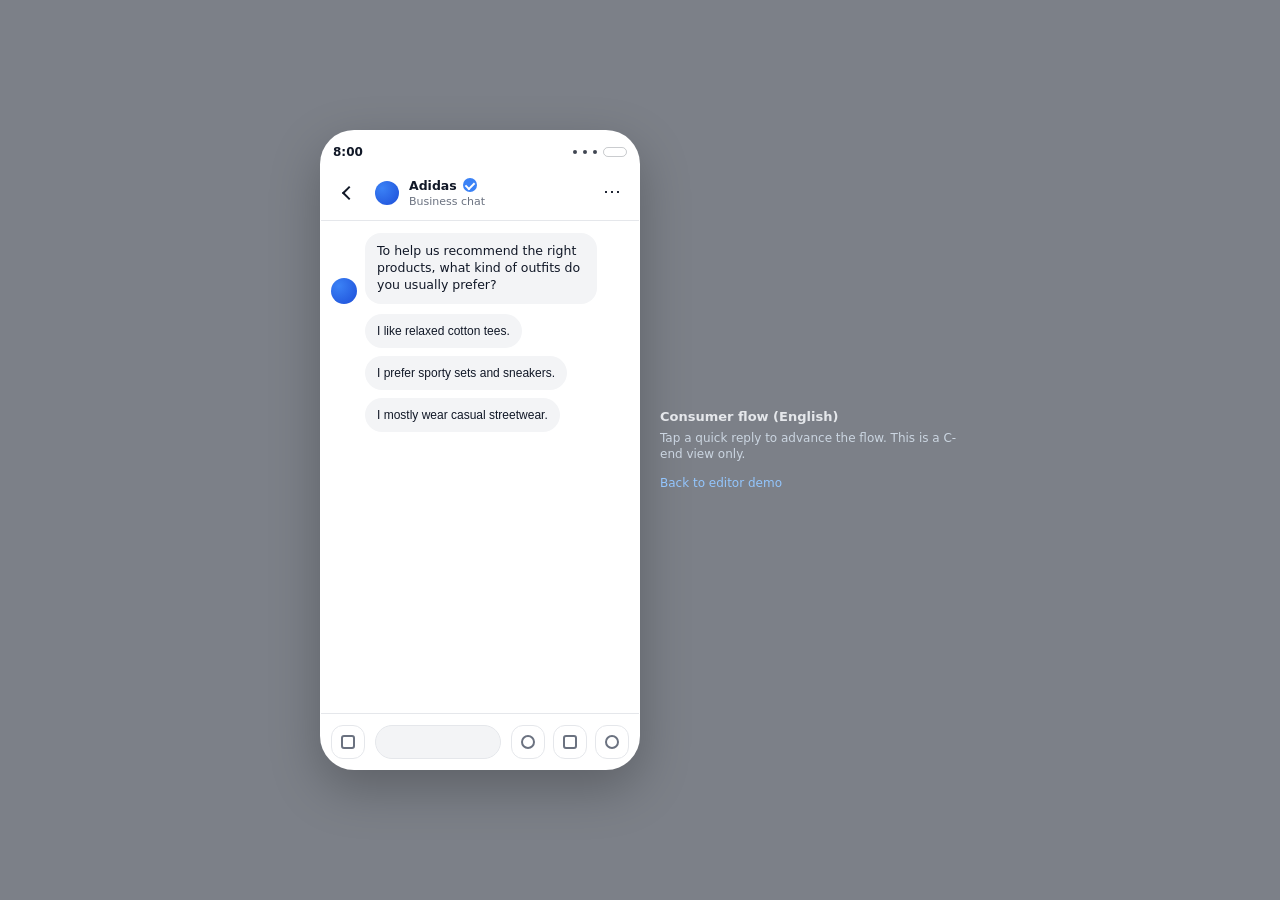
==== docs/consumer/index.html @ 3b5b39d5 "Add consumer flow demo" ====
<!doctype html>
<html lang="en">
  <head>
    <meta charset="UTF-8" />
    <meta name="viewport" content="width=device-width, initial-scale=1.0" />
    <title>Consumer Chat Flow Demo</title>
    <link rel="icon" href="data:," />
    <link rel="stylesheet" href="./styles.css" />
  </head>
  <body>
    <div class="stage">
      <div class="phone" role="application" aria-label="Chat demo">
        <div class="phone__status">
          <div class="status__time">8:00</div>
          <div class="status__icons" aria-hidden="true">
            <span class="status__dot"></span>
            <span class="status__dot"></span>
            <span class="status__dot"></span>
            <span class="status__pill"></span>
          </div>
        </div>

        <div class="phone__top">
          <button class="top__btn" type="button" aria-label="Back">
            <span class="iconBack" aria-hidden="true"></span>
          </button>
          <div class="top__title">
            <div class="brand">
              <div class="brand__logo" aria-hidden="true"></div>
              <div class="brand__meta">
                <div class="brand__name">
                  Adidas
                  <span class="badgeVerified" aria-hidden="true"></span>
                </div>
                <div class="brand__sub">Business chat</div>
              </div>
            </div>
          </div>
          <button class="top__btn" type="button" aria-label="More">
            <span class="iconDots" aria-hidden="true">⋯</span>
          </button>
        </div>

        <div id="chat" class="chat" aria-label="Conversation"></div>

        <div class="composer" aria-label="Composer">
          <button class="composer__btn" type="button" aria-label="Camera">
            <span class="iconCam" aria-hidden="true"></span>
          </button>
          <div class="composer__input" aria-hidden="true"></div>
          <div class="composer__right">
            <button class="composer__btn" type="button" aria-label="Emoji">
              <span class="iconSmile" aria-hidden="true"></span>
            </button>
            <button class="composer__btn" type="button" aria-label="Gallery">
              <span class="iconPic" aria-hidden="true"></span>
            </button>
            <button class="composer__btn" type="button" aria-label="Mic">
              <span class="iconMic" aria-hidden="true"></span>
            </button>
          </div>
        </div>
      </div>

      <div class="hint">
        <div class="hint__title">Consumer flow (English)</div>
        <div class="hint__text">Tap a quick reply to advance the flow. This is a C-end view only.</div>
        <a class="hint__link" href="../index.html">Back to editor demo</a>
      </div>
    </div>

    <script type="module" src="./app.js"></script>
  </body>
</html>
---- docs/consumer/styles.css ----
:root{
  --bg:#0b0f19;
  --overlay:rgba(17,24,39,.55);
  --panel:#ffffff;
  --text:#111827;
  --muted:#6b7280;
  --border:#e5e7eb;
  --bubble:#f3f4f6;
  --bubble2:#e5e7eb;
  --brand:#0ea5a4;
  --user:#2563eb;
  --shadow:0 18px 50px rgba(0,0,0,.25);
  --sans: ui-sans-serif, system-ui, -apple-system, Segoe UI, Roboto, Helvetica, Arial, "Apple Color Emoji", "Segoe UI Emoji";
}

*{box-sizing:border-box}
html,body{height:100%}
body{
  margin:0;
  background:var(--overlay);
  font-family:var(--sans);
  color:var(--text);
  display:flex;
  align-items:center;
  justify-content:center;
  padding:24px;
}

.stage{
  display:flex;
  align-items:center;
  gap:20px;
}

.hint{
  width:300px;
  color:#e5e7eb;
}
.hint__title{
  font-size:13px;
  font-weight:650;
  margin-bottom:6px;
}
.hint__text{
  font-size:12px;
  line-height:1.35;
  color:#cbd5e1;
  margin-bottom:10px;
}
.hint__link{
  font-size:12px;
  color:#93c5fd;
  text-decoration:none;
}
.hint__link:hover{text-decoration:underline}

.phone{
  width:320px;
  height:640px;
  background:#ffffff;
  border-radius:34px;
  box-shadow:var(--shadow);
  overflow:hidden;
  border:1px solid rgba(255,255,255,.08);
  display:flex;
  flex-direction:column;
}

.phone__status{
  height:34px;
  padding:8px 12px 0;
  display:flex;
  align-items:center;
  justify-content:space-between;
  color:#111827;
}
.status__time{font-size:12px; font-weight:650}
.status__icons{display:flex; gap:6px; align-items:center}
.status__dot{width:4px; height:4px; border-radius:999px; background:#111827; opacity:.8}
.status__pill{width:24px; height:10px; border-radius:999px; border:1px solid rgba(17,24,39,.22)}

.phone__top{
  height:56px;
  border-bottom:1px solid var(--border);
  display:flex;
  align-items:center;
  padding:10px 10px;
  gap:10px;
}
.top__btn{
  width:34px;
  height:34px;
  border-radius:12px;
  border:1px solid transparent;
  background:transparent;
  cursor:pointer;
  display:flex;
  align-items:center;
  justify-content:center;
  color:#111827;
}
.top__btn:hover{background:rgba(17,24,39,.05)}
.iconBack{
  width:10px;
  height:10px;
  border-left:2px solid #111827;
  border-bottom:2px solid #111827;
  transform:rotate(45deg);
  margin-left:2px;
}
.iconDots{
  font-size:18px;
  line-height:0;
  transform:translateY(-2px);
  color:#111827;
}
.top__title{flex:1; min-width:0}
.brand{display:flex; align-items:center; gap:10px}
.brand__logo{
  width:24px;
  height:24px;
  border-radius:999px;
  background:radial-gradient(circle at 30% 30%, #3b82f6, #1d4ed8);
}
.brand__meta{display:flex; flex-direction:column; gap:2px; min-width:0}
.brand__name{font-size:12.5px; font-weight:700; display:flex; align-items:center; gap:6px}
.brand__sub{font-size:11px; color:var(--muted)}
.badgeVerified{
  width:14px;
  height:14px;
  border-radius:999px;
  background:#3b82f6;
  position:relative;
}
.badgeVerified:after{
  content:"";
  position:absolute;
  left:50%;
  top:52%;
  width:7px;
  height:4px;
  border-left:2px solid #ffffff;
  border-bottom:2px solid #ffffff;
  transform:translate(-50%,-50%) rotate(-45deg);
}

.chat{
  flex:1;
  padding:12px 10px;
  display:flex;
  flex-direction:column;
  gap:10px;
  overflow:auto;
  min-height:0;
}

.row{display:flex; gap:8px; align-items:flex-end}
.row--left{justify-content:flex-start}
.row--right{justify-content:flex-end}
.avatar{
  width:26px;
  height:26px;
  border-radius:999px;
  background:radial-gradient(circle at 30% 30%, #3b82f6, #1d4ed8);
  flex:0 0 auto;
}
.bubble{
  max-width:78%;
  padding:10px 12px;
  border-radius:16px;
  background:var(--bubble);
  font-size:12.5px;
  line-height:1.35;
  color:#111827;
  white-space:pre-wrap;
}
.bubble--user{
  background:var(--user);
  color:#ffffff;
  border-radius:16px;
}

.quickReplies{
  margin-left:34px;
  display:flex;
  flex-direction:column;
  gap:8px;
}
.reply{
  border:0;
  background:var(--bubble);
  color:#111827;
  border-radius:999px;
  padding:10px 12px;
  font-size:12px;
  cursor:pointer;
  text-align:left;
  width:fit-content;
  max-width:84%;
}
.reply:hover{background:var(--bubble2)}
.reply:disabled{opacity:.6; cursor:not-allowed}

.composer{
  height:56px;
  border-top:1px solid var(--border);
  padding:10px 10px;
  display:flex;
  align-items:center;
  gap:10px;
  background:#ffffff;
}
.composer__btn{
  width:34px;
  height:34px;
  border-radius:12px;
  border:1px solid var(--border);
  background:#ffffff;
  cursor:pointer;
  display:flex;
  align-items:center;
  justify-content:center;
  color:#6b7280;
}
.composer__btn:hover{background:#f9fafb}
.composer__input{
  flex:1;
  height:34px;
  border-radius:999px;
  background:#f3f4f6;
  border:1px solid var(--border);
}
.composer__right{display:flex; gap:8px}
.iconCam,.iconPic,.iconMic,.iconSmile{
  width:14px;
  height:14px;
  display:inline-block;
  position:relative;
}
.iconCam{
  border:2px solid #6b7280;
  border-radius:3px;
}
.iconSmile{
  border:2px solid #6b7280;
  border-radius:999px;
}
.iconPic{
  border:2px solid #6b7280;
  border-radius:3px;
}
.iconMic{
  border:2px solid #6b7280;
  border-radius:7px;
}

@media (max-width: 860px){
  .stage{flex-direction:column}
  .hint{width:320px}
}
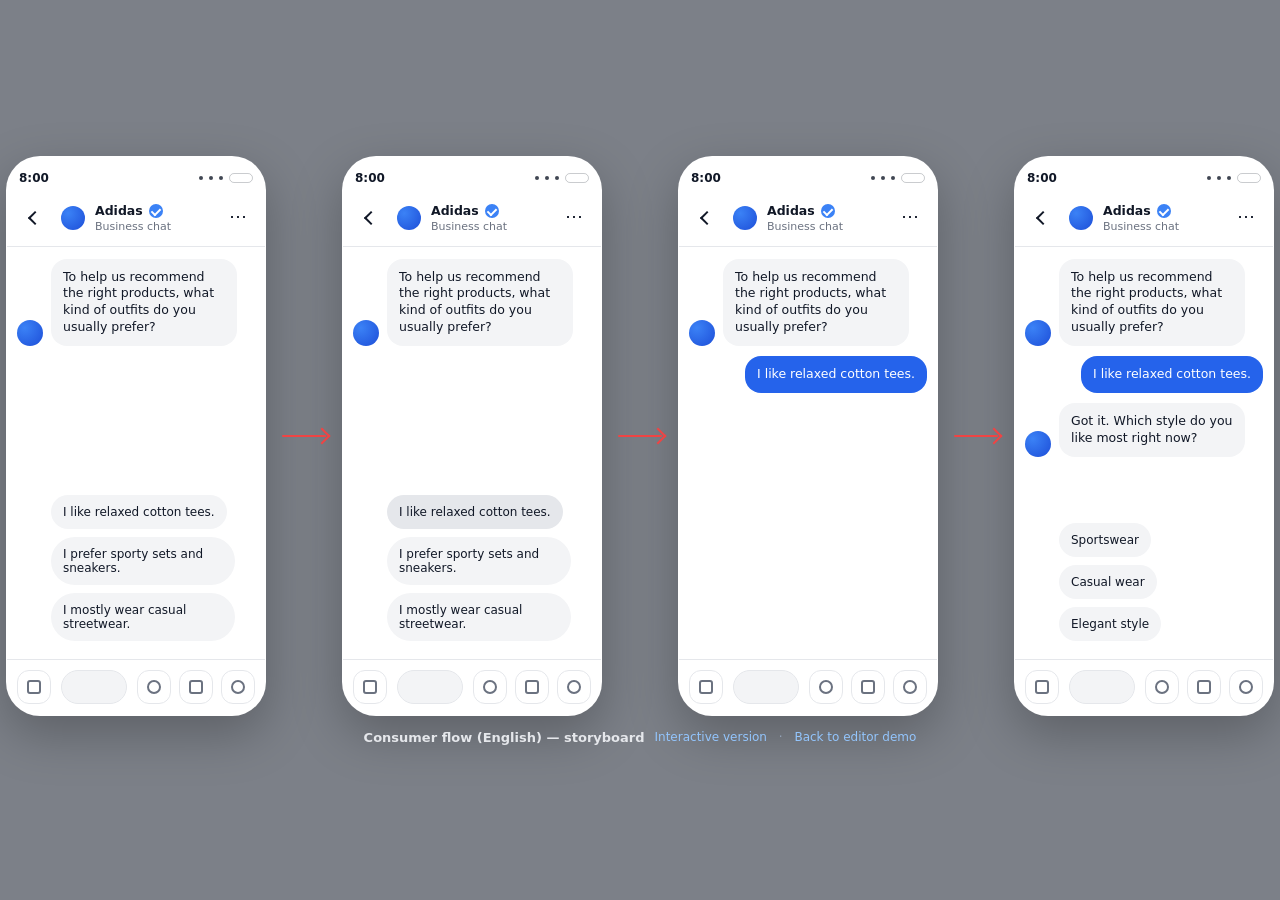
==== commit 6bbf5316: "Make consumer demo match storyboard" ====
--- a/docs/consumer/index.html
+++ b/docs/consumer/index.html
@@ -3,72 +3,236 @@
   <head>
     <meta charset="UTF-8" />
     <meta name="viewport" content="width=device-width, initial-scale=1.0" />
-    <title>Consumer Chat Flow Demo</title>
+    <title>Consumer Flow Storyboard</title>
     <link rel="icon" href="data:," />
-    <link rel="stylesheet" href="./styles.css" />
+    <link rel="stylesheet" href="./strip.css" />
   </head>
   <body>
-    <div class="stage">
-      <div class="phone" role="application" aria-label="Chat demo">
-        <div class="phone__status">
-          <div class="status__time">8:00</div>
-          <div class="status__icons" aria-hidden="true">
-            <span class="status__dot"></span>
-            <span class="status__dot"></span>
-            <span class="status__dot"></span>
-            <span class="status__pill"></span>
-          </div>
-        </div>
-
-        <div class="phone__top">
-          <button class="top__btn" type="button" aria-label="Back">
-            <span class="iconBack" aria-hidden="true"></span>
-          </button>
-          <div class="top__title">
-            <div class="brand">
-              <div class="brand__logo" aria-hidden="true"></div>
-              <div class="brand__meta">
-                <div class="brand__name">
-                  Adidas
-                  <span class="badgeVerified" aria-hidden="true"></span>
-                </div>
-                <div class="brand__sub">Business chat</div>
-              </div>
-            </div>
-          </div>
-          <button class="top__btn" type="button" aria-label="More">
-            <span class="iconDots" aria-hidden="true">⋯</span>
-          </button>
-        </div>
-
-        <div id="chat" class="chat" aria-label="Conversation"></div>
-
-        <div class="composer" aria-label="Composer">
-          <button class="composer__btn" type="button" aria-label="Camera">
-            <span class="iconCam" aria-hidden="true"></span>
-          </button>
-          <div class="composer__input" aria-hidden="true"></div>
-          <div class="composer__right">
-            <button class="composer__btn" type="button" aria-label="Emoji">
-              <span class="iconSmile" aria-hidden="true"></span>
-            </button>
-            <button class="composer__btn" type="button" aria-label="Gallery">
-              <span class="iconPic" aria-hidden="true"></span>
-            </button>
-            <button class="composer__btn" type="button" aria-label="Mic">
-              <span class="iconMic" aria-hidden="true"></span>
-            </button>
+    <div class="story">
+      <div class="story__row" aria-label="Storyboard">
+        <div class="phone" aria-label="Step 1">
+          <div class="phone__status">
+            <div class="status__time">8:00</div>
+            <div class="status__icons" aria-hidden="true">
+              <span class="status__dot"></span>
+              <span class="status__dot"></span>
+              <span class="status__dot"></span>
+              <span class="status__pill"></span>
+            </div>
+          </div>
+          <div class="phone__top">
+            <button class="top__btn" type="button" aria-label="Back"><span class="iconBack" aria-hidden="true"></span></button>
+            <div class="top__title">
+              <div class="brand">
+                <div class="brand__logo" aria-hidden="true"></div>
+                <div class="brand__meta">
+                  <div class="brand__name">Adidas <span class="badgeVerified" aria-hidden="true"></span></div>
+                  <div class="brand__sub">Business chat</div>
+                </div>
+              </div>
+            </div>
+            <button class="top__btn" type="button" aria-label="More"><span class="iconDots" aria-hidden="true">⋯</span></button>
+          </div>
+          <div class="chat">
+            <div class="chat__top">
+              <div class="row row--left">
+                <div class="avatar" aria-hidden="true"></div>
+                <div class="bubble">
+                  To help us recommend the right products, what kind of outfits do you usually prefer?
+                </div>
+              </div>
+            </div>
+            <div class="chat__bottom">
+              <div class="quickReplies" aria-label="Quick replies">
+                <div class="reply">I like relaxed cotton tees.</div>
+                <div class="reply">I prefer sporty sets and sneakers.</div>
+                <div class="reply">I mostly wear casual streetwear.</div>
+              </div>
+            </div>
+          </div>
+          <div class="composer" aria-label="Composer">
+            <button class="composer__btn" type="button" aria-label="Camera"><span class="iconCam" aria-hidden="true"></span></button>
+            <div class="composer__input" aria-hidden="true"></div>
+            <div class="composer__right">
+              <button class="composer__btn" type="button" aria-label="Emoji"><span class="iconSmile" aria-hidden="true"></span></button>
+              <button class="composer__btn" type="button" aria-label="Gallery"><span class="iconPic" aria-hidden="true"></span></button>
+              <button class="composer__btn" type="button" aria-label="Mic"><span class="iconMic" aria-hidden="true"></span></button>
+            </div>
+          </div>
+        </div>
+
+        <div class="arrow" aria-hidden="true"></div>
+
+        <div class="phone" aria-label="Step 2">
+          <div class="phone__status">
+            <div class="status__time">8:00</div>
+            <div class="status__icons" aria-hidden="true">
+              <span class="status__dot"></span>
+              <span class="status__dot"></span>
+              <span class="status__dot"></span>
+              <span class="status__pill"></span>
+            </div>
+          </div>
+          <div class="phone__top">
+            <button class="top__btn" type="button" aria-label="Back"><span class="iconBack" aria-hidden="true"></span></button>
+            <div class="top__title">
+              <div class="brand">
+                <div class="brand__logo" aria-hidden="true"></div>
+                <div class="brand__meta">
+                  <div class="brand__name">Adidas <span class="badgeVerified" aria-hidden="true"></span></div>
+                  <div class="brand__sub">Business chat</div>
+                </div>
+              </div>
+            </div>
+            <button class="top__btn" type="button" aria-label="More"><span class="iconDots" aria-hidden="true">⋯</span></button>
+          </div>
+          <div class="chat">
+            <div class="chat__top">
+              <div class="row row--left">
+                <div class="avatar" aria-hidden="true"></div>
+                <div class="bubble">
+                  To help us recommend the right products, what kind of outfits do you usually prefer?
+                </div>
+              </div>
+            </div>
+            <div class="chat__bottom">
+              <div class="quickReplies" aria-label="Quick replies">
+                <div class="reply reply--pressed">I like relaxed cotton tees.</div>
+                <div class="reply">I prefer sporty sets and sneakers.</div>
+                <div class="reply">I mostly wear casual streetwear.</div>
+              </div>
+            </div>
+          </div>
+          <div class="composer" aria-label="Composer">
+            <button class="composer__btn" type="button" aria-label="Camera"><span class="iconCam" aria-hidden="true"></span></button>
+            <div class="composer__input" aria-hidden="true"></div>
+            <div class="composer__right">
+              <button class="composer__btn" type="button" aria-label="Emoji"><span class="iconSmile" aria-hidden="true"></span></button>
+              <button class="composer__btn" type="button" aria-label="Gallery"><span class="iconPic" aria-hidden="true"></span></button>
+              <button class="composer__btn" type="button" aria-label="Mic"><span class="iconMic" aria-hidden="true"></span></button>
+            </div>
+          </div>
+        </div>
+
+        <div class="arrow" aria-hidden="true"></div>
+
+        <div class="phone" aria-label="Step 3">
+          <div class="phone__status">
+            <div class="status__time">8:00</div>
+            <div class="status__icons" aria-hidden="true">
+              <span class="status__dot"></span>
+              <span class="status__dot"></span>
+              <span class="status__dot"></span>
+              <span class="status__pill"></span>
+            </div>
+          </div>
+          <div class="phone__top">
+            <button class="top__btn" type="button" aria-label="Back"><span class="iconBack" aria-hidden="true"></span></button>
+            <div class="top__title">
+              <div class="brand">
+                <div class="brand__logo" aria-hidden="true"></div>
+                <div class="brand__meta">
+                  <div class="brand__name">Adidas <span class="badgeVerified" aria-hidden="true"></span></div>
+                  <div class="brand__sub">Business chat</div>
+                </div>
+              </div>
+            </div>
+            <button class="top__btn" type="button" aria-label="More"><span class="iconDots" aria-hidden="true">⋯</span></button>
+          </div>
+          <div class="chat">
+            <div class="chat__top">
+              <div class="row row--left">
+                <div class="avatar" aria-hidden="true"></div>
+                <div class="bubble">
+                  To help us recommend the right products, what kind of outfits do you usually prefer?
+                </div>
+              </div>
+              <div class="row row--right">
+                <div class="bubble bubble--user">I like relaxed cotton tees.</div>
+              </div>
+            </div>
+            <div class="chat__bottom"></div>
+          </div>
+          <div class="composer" aria-label="Composer">
+            <button class="composer__btn" type="button" aria-label="Camera"><span class="iconCam" aria-hidden="true"></span></button>
+            <div class="composer__input" aria-hidden="true"></div>
+            <div class="composer__right">
+              <button class="composer__btn" type="button" aria-label="Emoji"><span class="iconSmile" aria-hidden="true"></span></button>
+              <button class="composer__btn" type="button" aria-label="Gallery"><span class="iconPic" aria-hidden="true"></span></button>
+              <button class="composer__btn" type="button" aria-label="Mic"><span class="iconMic" aria-hidden="true"></span></button>
+            </div>
+          </div>
+        </div>
+
+        <div class="arrow" aria-hidden="true"></div>
+
+        <div class="phone" aria-label="Step 4">
+          <div class="phone__status">
+            <div class="status__time">8:00</div>
+            <div class="status__icons" aria-hidden="true">
+              <span class="status__dot"></span>
+              <span class="status__dot"></span>
+              <span class="status__dot"></span>
+              <span class="status__pill"></span>
+            </div>
+          </div>
+          <div class="phone__top">
+            <button class="top__btn" type="button" aria-label="Back"><span class="iconBack" aria-hidden="true"></span></button>
+            <div class="top__title">
+              <div class="brand">
+                <div class="brand__logo" aria-hidden="true"></div>
+                <div class="brand__meta">
+                  <div class="brand__name">Adidas <span class="badgeVerified" aria-hidden="true"></span></div>
+                  <div class="brand__sub">Business chat</div>
+                </div>
+              </div>
+            </div>
+            <button class="top__btn" type="button" aria-label="More"><span class="iconDots" aria-hidden="true">⋯</span></button>
+          </div>
+          <div class="chat">
+            <div class="chat__top">
+              <div class="row row--left">
+                <div class="avatar" aria-hidden="true"></div>
+                <div class="bubble">
+                  To help us recommend the right products, what kind of outfits do you usually prefer?
+                </div>
+              </div>
+              <div class="row row--right">
+                <div class="bubble bubble--user">I like relaxed cotton tees.</div>
+              </div>
+              <div class="row row--left">
+                <div class="avatar" aria-hidden="true"></div>
+                <div class="bubble">Got it. Which style do you like most right now?</div>
+              </div>
+            </div>
+            <div class="chat__bottom">
+              <div class="quickReplies" aria-label="Quick replies">
+                <div class="reply">Sportswear</div>
+                <div class="reply">Casual wear</div>
+                <div class="reply">Elegant style</div>
+              </div>
+            </div>
+          </div>
+          <div class="composer" aria-label="Composer">
+            <button class="composer__btn" type="button" aria-label="Camera"><span class="iconCam" aria-hidden="true"></span></button>
+            <div class="composer__input" aria-hidden="true"></div>
+            <div class="composer__right">
+              <button class="composer__btn" type="button" aria-label="Emoji"><span class="iconSmile" aria-hidden="true"></span></button>
+              <button class="composer__btn" type="button" aria-label="Gallery"><span class="iconPic" aria-hidden="true"></span></button>
+              <button class="composer__btn" type="button" aria-label="Mic"><span class="iconMic" aria-hidden="true"></span></button>
+            </div>
           </div>
         </div>
       </div>
 
-      <div class="hint">
-        <div class="hint__title">Consumer flow (English)</div>
-        <div class="hint__text">Tap a quick reply to advance the flow. This is a C-end view only.</div>
-        <a class="hint__link" href="../index.html">Back to editor demo</a>
+      <div class="story__meta">
+        <div class="meta__title">Consumer flow (English) — storyboard</div>
+        <div class="meta__links">
+          <a class="meta__link" href="./interactive.html">Interactive version</a>
+          <span class="meta__sep">·</span>
+          <a class="meta__link" href="../index.html">Back to editor demo</a>
+        </div>
       </div>
     </div>
-
-    <script type="module" src="./app.js"></script>
   </body>
 </html>
--- a/docs/consumer/strip.css
+++ b/docs/consumer/strip.css
@@ -0,0 +1,254 @@
+:root{
+  --overlay:rgba(17,24,39,.55);
+  --text:#111827;
+  --muted:#6b7280;
+  --border:#e5e7eb;
+  --bubble:#f3f4f6;
+  --bubble2:#e5e7eb;
+  --user:#2563eb;
+  --shadow:0 18px 50px rgba(0,0,0,.25);
+  --arrow:#ef4444;
+  --sans: ui-sans-serif, system-ui, -apple-system, Segoe UI, Roboto, Helvetica, Arial, "Apple Color Emoji", "Segoe UI Emoji";
+}
+
+*{box-sizing:border-box}
+html,body{height:100%}
+body{
+  margin:0;
+  background:var(--overlay);
+  font-family:var(--sans);
+  color:var(--text);
+  display:flex;
+  align-items:center;
+  justify-content:center;
+  padding:24px;
+}
+
+.story{
+  display:flex;
+  flex-direction:column;
+  gap:14px;
+}
+.story__row{
+  display:flex;
+  align-items:center;
+  gap:16px;
+}
+.arrow{
+  width:44px;
+  height:2px;
+  background:var(--arrow);
+  position:relative;
+  border-radius:2px;
+}
+.arrow:after{
+  content:"";
+  position:absolute;
+  right:-2px;
+  top:50%;
+  width:10px;
+  height:10px;
+  border-right:2px solid var(--arrow);
+  border-bottom:2px solid var(--arrow);
+  transform:translateY(-50%) rotate(-45deg);
+}
+
+.story__meta{
+  display:flex;
+  justify-content:center;
+  color:#e5e7eb;
+}
+.meta__title{font-size:13px; font-weight:650; color:#e5e7eb}
+.meta__links{margin-left:10px; font-size:12px; color:#cbd5e1}
+.meta__link{color:#93c5fd; text-decoration:none}
+.meta__link:hover{text-decoration:underline}
+.meta__sep{margin:0 8px; color:#94a3b8}
+
+.phone{
+  width:260px;
+  height:560px;
+  background:#ffffff;
+  border-radius:34px;
+  box-shadow:var(--shadow);
+  overflow:hidden;
+  border:1px solid rgba(255,255,255,.08);
+  display:flex;
+  flex-direction:column;
+}
+
+.phone__status{
+  height:34px;
+  padding:8px 12px 0;
+  display:flex;
+  align-items:center;
+  justify-content:space-between;
+  color:#111827;
+}
+.status__time{font-size:12px; font-weight:650}
+.status__icons{display:flex; gap:6px; align-items:center}
+.status__dot{width:4px; height:4px; border-radius:999px; background:#111827; opacity:.8}
+.status__pill{width:24px; height:10px; border-radius:999px; border:1px solid rgba(17,24,39,.22)}
+
+.phone__top{
+  height:56px;
+  border-bottom:1px solid var(--border);
+  display:flex;
+  align-items:center;
+  padding:10px 10px;
+  gap:10px;
+}
+.top__btn{
+  width:34px;
+  height:34px;
+  border-radius:12px;
+  border:1px solid transparent;
+  background:transparent;
+  cursor:pointer;
+  display:flex;
+  align-items:center;
+  justify-content:center;
+  color:#111827;
+}
+.iconBack{
+  width:10px;
+  height:10px;
+  border-left:2px solid #111827;
+  border-bottom:2px solid #111827;
+  transform:rotate(45deg);
+  margin-left:2px;
+}
+.iconDots{
+  font-size:18px;
+  line-height:0;
+  transform:translateY(-2px);
+  color:#111827;
+}
+.top__title{flex:1; min-width:0}
+.brand{display:flex; align-items:center; gap:10px}
+.brand__logo{
+  width:24px;
+  height:24px;
+  border-radius:999px;
+  background:radial-gradient(circle at 30% 30%, #3b82f6, #1d4ed8);
+}
+.brand__meta{display:flex; flex-direction:column; gap:2px; min-width:0}
+.brand__name{font-size:12.5px; font-weight:700; display:flex; align-items:center; gap:6px}
+.brand__sub{font-size:11px; color:var(--muted)}
+.badgeVerified{
+  width:14px;
+  height:14px;
+  border-radius:999px;
+  background:#3b82f6;
+  position:relative;
+}
+.badgeVerified:after{
+  content:"";
+  position:absolute;
+  left:50%;
+  top:52%;
+  width:7px;
+  height:4px;
+  border-left:2px solid #ffffff;
+  border-bottom:2px solid #ffffff;
+  transform:translate(-50%,-50%) rotate(-45deg);
+}
+
+.chat{
+  flex:1;
+  padding:12px 10px;
+  display:flex;
+  flex-direction:column;
+  gap:10px;
+  min-height:0;
+}
+.chat__top{display:flex; flex-direction:column; gap:10px}
+.chat__bottom{margin-top:auto}
+
+.row{display:flex; gap:8px; align-items:flex-end}
+.row--left{justify-content:flex-start}
+.row--right{justify-content:flex-end}
+.avatar{
+  width:26px;
+  height:26px;
+  border-radius:999px;
+  background:radial-gradient(circle at 30% 30%, #3b82f6, #1d4ed8);
+  flex:0 0 auto;
+}
+.bubble{
+  max-width:78%;
+  padding:10px 12px;
+  border-radius:16px;
+  background:var(--bubble);
+  font-size:12.5px;
+  line-height:1.35;
+  color:#111827;
+}
+.bubble--user{
+  background:var(--user);
+  color:#ffffff;
+}
+
+.quickReplies{
+  margin-left:34px;
+  display:flex;
+  flex-direction:column;
+  gap:8px;
+  padding-bottom:6px;
+}
+.reply{
+  background:var(--bubble);
+  color:#111827;
+  border-radius:999px;
+  padding:10px 12px;
+  font-size:12px;
+  width:fit-content;
+  max-width:90%;
+}
+.reply--pressed{
+  background:#e5e7eb;
+}
+
+.composer{
+  height:56px;
+  border-top:1px solid var(--border);
+  padding:10px 10px;
+  display:flex;
+  align-items:center;
+  gap:10px;
+  background:#ffffff;
+}
+.composer__btn{
+  width:34px;
+  height:34px;
+  border-radius:12px;
+  border:1px solid var(--border);
+  background:#ffffff;
+  display:flex;
+  align-items:center;
+  justify-content:center;
+  color:#6b7280;
+}
+.composer__input{
+  flex:1;
+  height:34px;
+  border-radius:999px;
+  background:#f3f4f6;
+  border:1px solid var(--border);
+}
+.composer__right{display:flex; gap:8px}
+.iconCam,.iconPic,.iconMic,.iconSmile{
+  width:14px;
+  height:14px;
+  display:inline-block;
+  position:relative;
+}
+.iconCam{border:2px solid #6b7280; border-radius:3px}
+.iconSmile{border:2px solid #6b7280; border-radius:999px}
+.iconPic{border:2px solid #6b7280; border-radius:3px}
+.iconMic{border:2px solid #6b7280; border-radius:7px}
+
+@media (max-width: 1180px){
+  body{align-items:flex-start}
+  .story__row{flex-wrap:wrap; justify-content:center}
+  .arrow{display:none}
+}
